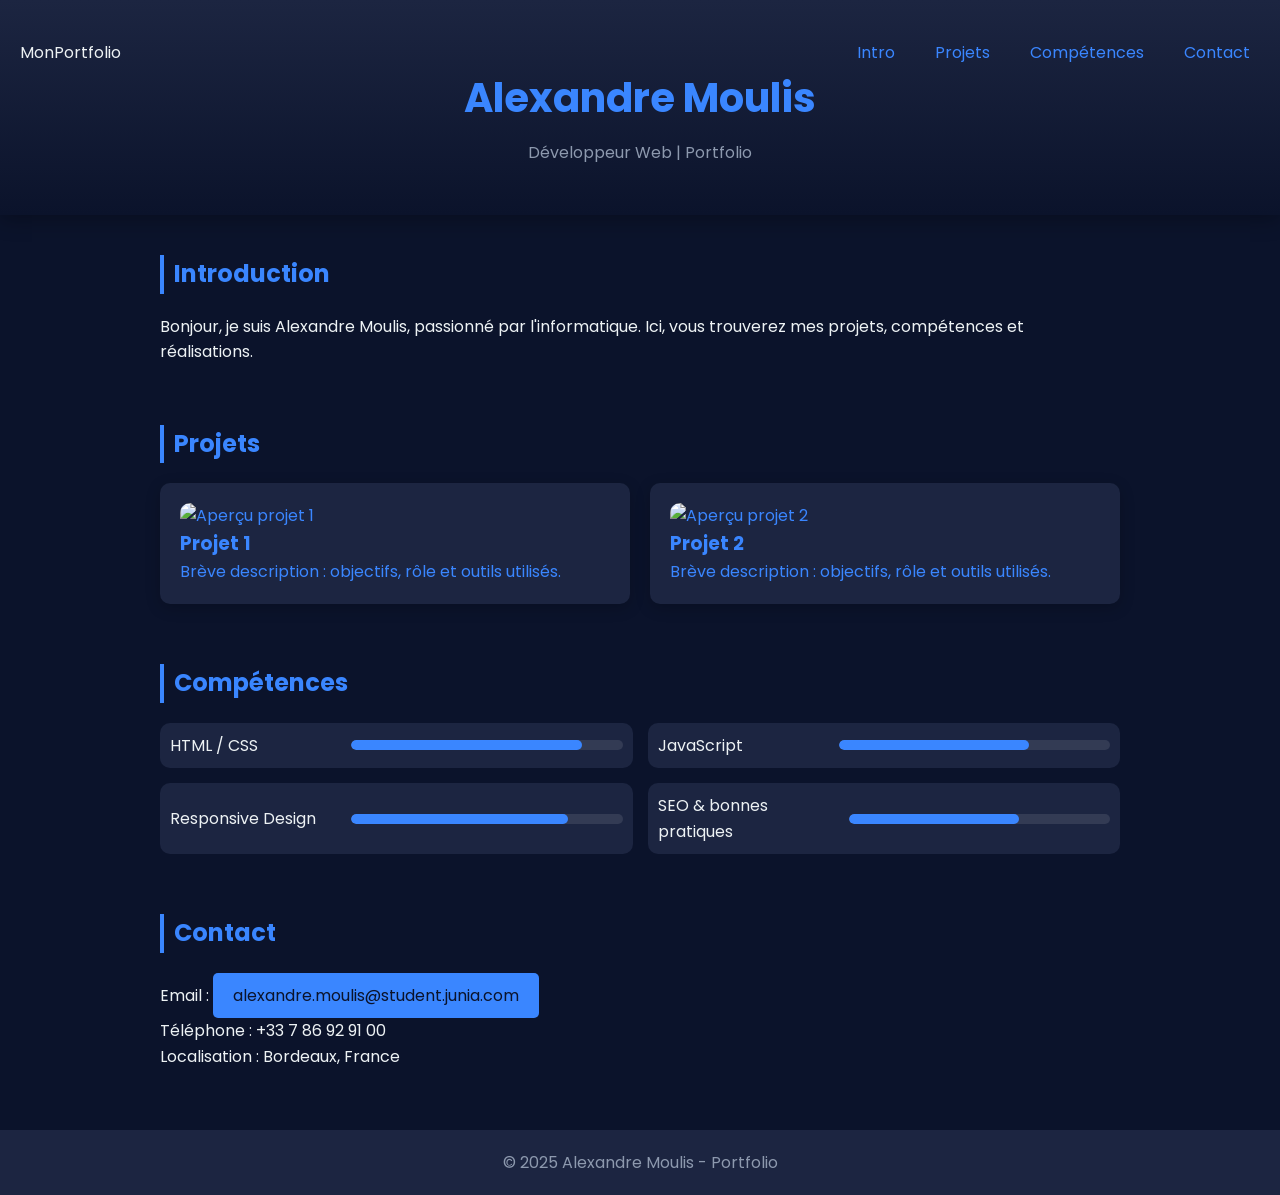
==== portfolio.html @ 2e2836fa "first commit" ====
<!DOCTYPE html>
<html lang="fr">
<head>
  <meta charset="UTF-8">
  <meta name="viewport" content="width=device-width, initial-scale=1.0">
  <meta name="description" content="Portfolio professionnel – Présentation, projets et compétences en développement web.">
  <title>Mon Portfolio</title>
  <link rel="stylesheet" href="style.css">
  <link href="https://fonts.googleapis.com/css2?family=Poppins:wght@400;600&display=swap" rel="stylesheet">
</head>
<body>
  <!-- Header / Navigation -->
  <header>
    <nav>
      <div class="logo">MonPortfolio</div>
      <ul class="menu-desktop">
        <li><a href="#intro">Intro</a></li>
        <li><a href="#projects">Projets</a></li>
        <li><a href="#skills">Compétences</a></li>
        <li><a href="#contact">Contact</a></li>
      </ul>
      <div class="burger-menu">
        <span></span>
        <span></span>
        <span></span>
      </div>
      <ul class="menu-mobile">
        <li><a href="#intro">Intro</a></li>
        <li><a href="#projects">Projets</a></li>
        <li><a href="#skills">Compétences</a></li>
        <li><a href="#contact">Contact</a></li>
      </ul>
    </nav>
    <div class="header-content">
      <h1>Alexandre Moulis</h1>
      <p>Développeur Web | Portfolio</p>
    </div>
  </header>

  <!-- Page wrapper pour animation -->
  <main id="page-wrapper">
    <!-- Introduction -->
    <section id="intro">
      <h2>Introduction</h2>
      <p>Bonjour, je suis Alexandre Moulis, passionné par l'informatique. Ici, vous trouverez mes projets, compétences et réalisations.</p>
    </section>

    <!-- Projets -->
    <section id="projects">
      <h2>Projets</h2>
      <div class="projects">
        <a href="projet1.html" class="card">
          <img src="https://via.placeholder.com/400x200" alt="Aperçu projet 1">
          <h3>Projet 1</h3>
          <p>Brève description : objectifs, rôle et outils utilisés.</p>
        </a>
        <a href="projet2.html" class="card">
          <img src="https://via.placeholder.com/400x200" alt="Aperçu projet 2">
          <h3>Projet 2</h3>
          <p>Brève description : objectifs, rôle et outils utilisés.</p>
        </a>
      </div>
    </section>

    <!-- Compétences -->
    <section id="skills">
      <h2>Compétences</h2>
      <div class="skills">
        <div class="skill">
          <span>HTML / CSS</span>
          <div class="bar"><i style="width:85%"></i></div>
        </div>
        <div class="skill">
          <span>JavaScript</span>
          <div class="bar"><i style="width:70%"></i></div>
        </div>
        <div class="skill">
          <span>Responsive Design</span>
          <div class="bar"><i style="width:80%"></i></div>
        </div>
        <div class="skill">
          <span>SEO & bonnes pratiques</span>
          <div class="bar"><i style="width:65%"></i></div>
        </div>
      </div>
    </section>

    <!-- Contact -->
    <section id="contact">
      <h2>Contact</h2>
      <p>Email : <a href="mailto:alexandre.moulis@student.junia.com" class="btn-contact">alexandre.moulis@student.junia.com</a></p>
      <p>Téléphone : +33 7 86 92 91 00</p>
      <p>Localisation : Bordeaux, France</p>
    </section>
  </main>

  <footer>
    <p>© 2025 Alexandre Moulis - Portfolio</p>
  </footer>

  <!-- JS -->
  <script src="script.js"></script>
</body>
</html>
---- style.css ----
:root {
  --bg: #0b132b;
  --card: #1c2541;
  --accent: #3a86ff;
  --text: #edf2f4;
  --muted: #8d99ae;
  --radius: 10px;
}

/* === Base === */
* { box-sizing: border-box; margin:0; padding:0; }
body {
  font-family: 'Poppins', sans-serif;
  background: var(--bg);
  color: var(--text);
  line-height: 1.6;
  scroll-behavior: smooth;
}
a { color: var(--accent); text-decoration: none; }
img { max-width: 100%; border-radius: var(--radius); }

/* === Header === */
header {
  text-align: center;
  padding: 40px 20px;
  background: linear-gradient(180deg, #1c2541 0%, #0b132b 100%);
  box-shadow: 0 4px 20px rgba(0,0,0,0.3);
}
header h1 { font-size: 2.5rem; color: var(--accent); margin-bottom:10px; }
header p { color: var(--muted); margin-bottom:10px; }

/* === Navigation Desktop & Mobile === */
nav { display:flex; justify-content:space-between; align-items:center; flex-wrap:wrap; }
.menu-desktop { display:flex; list-style:none; gap:20px; }
.menu-desktop li a { padding:5px 10px; transition:0.3s; }
.menu-desktop li a:hover { background: var(--accent); color: var(--bg); border-radius:5px; }
.burger-menu { display:none; flex-direction:column; cursor:pointer; gap:5px; }
.burger-menu span { display:block; width:25px; height:3px; background: var(--accent); border-radius:2px; }
.menu-mobile { display:none; list-style:none; flex-direction:column; gap:15px; margin-top:10px; }

/* === Sections === */
main { max-width:1000px; margin:40px auto; padding:0 20px; }
section { margin-bottom:60px; }
h2 { color: var(--accent); border-left:4px solid var(--accent); padding-left:10px; margin-bottom:20px; }

/* === Projects === */
.projects { display:grid; grid-template-columns:repeat(auto-fit, minmax(280px,1fr)); gap:20px; }
.card {
  background: var(--card); padding:20px; border-radius: var(--radius);
  box-shadow:0 4px 15px rgba(0,0,0,0.2); transition: transform 0.3s, box-shadow 0.3s;
}
.card:hover { transform: translateY(-5px); box-shadow: 0 6px 25px rgba(0,0,0,0.4); }

/* === Skills === */
.skills { display:grid; grid-template-columns:1fr 1fr; gap:15px; }
.skill { display:flex; justify-content:space-between; align-items:center; background: var(--card); padding:10px; border-radius: var(--radius); }
.bar { height:10px; width:60%; background: rgba(255,255,255,0.1); border-radius:99px; margin-left:10px; overflow:hidden; }
.bar i { display:block; height:100%; background: var(--accent); border-radius:99px; transition: width 0.5s; }

/* === Contact === */
.btn-contact { display:inline-block; padding:10px 20px; border-radius:5px; background:var(--accent); color:var(--bg); transition:0.3s; }
.btn-contact:hover { background: var(--text); color: var(--accent); }

/* === Footer === */
footer { text-align:center; padding:20px; background: var(--card); color: var(--muted); }

/* === Responsive === */
@media(max-width:768px){
  .menu-desktop { display:none; }
  .burger-menu { display:flex; }
  .menu-mobile { display:flex; flex-direction:column; }
  .skills { grid-template-columns:1fr; }
}

/* === Animation de page wrapper === */
#page-wrapper.fade-out { animation: fadeOutRotate 0.7s forwards; }
@keyframes fadeOutRotate {
  0% { opacity:1; transform: rotateY(0deg); }
  100% { opacity:0; transform: rotateY(90deg); }
}
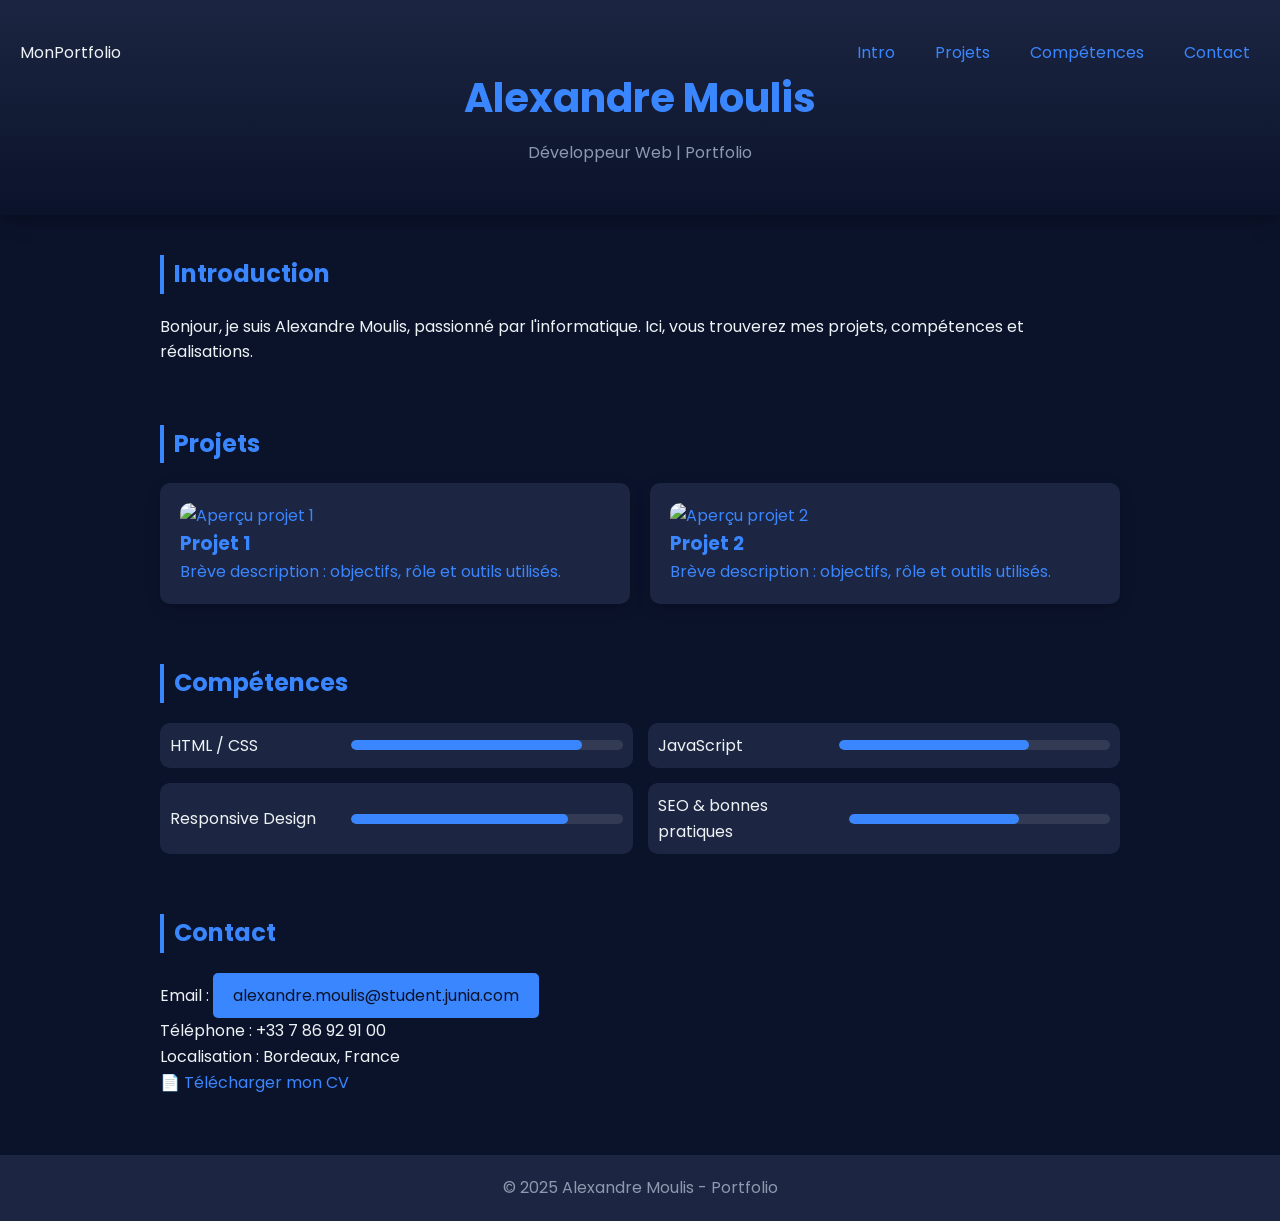
==== commit 1e4e6e75: "cv" ====
--- a/portfolio.html
+++ b/portfolio.html
@@ -37,7 +37,7 @@
     </div>
   </header>
 
-  <!-- Page wrapper pour animation -->
+  <!-- Page wrapper -->
   <main id="page-wrapper">
     <!-- Introduction -->
     <section id="intro">
@@ -91,6 +91,11 @@
       <p>Email : <a href="mailto:alexandre.moulis@student.junia.com" class="btn-contact">alexandre.moulis@student.junia.com</a></p>
       <p>Téléphone : +33 7 86 92 91 00</p>
       <p>Localisation : Bordeaux, France</p>
+
+      <!-- CV -->
+      <div class="cv-section">
+        <a href="cv.pdf" target="_blank" class="btn-cv">📄 Télécharger mon CV</a>
+      </div>
     </section>
   </main>
 
@@ -101,4 +106,4 @@
   <!-- JS -->
   <script src="script.js"></script>
 </body>
-</html>+</html>
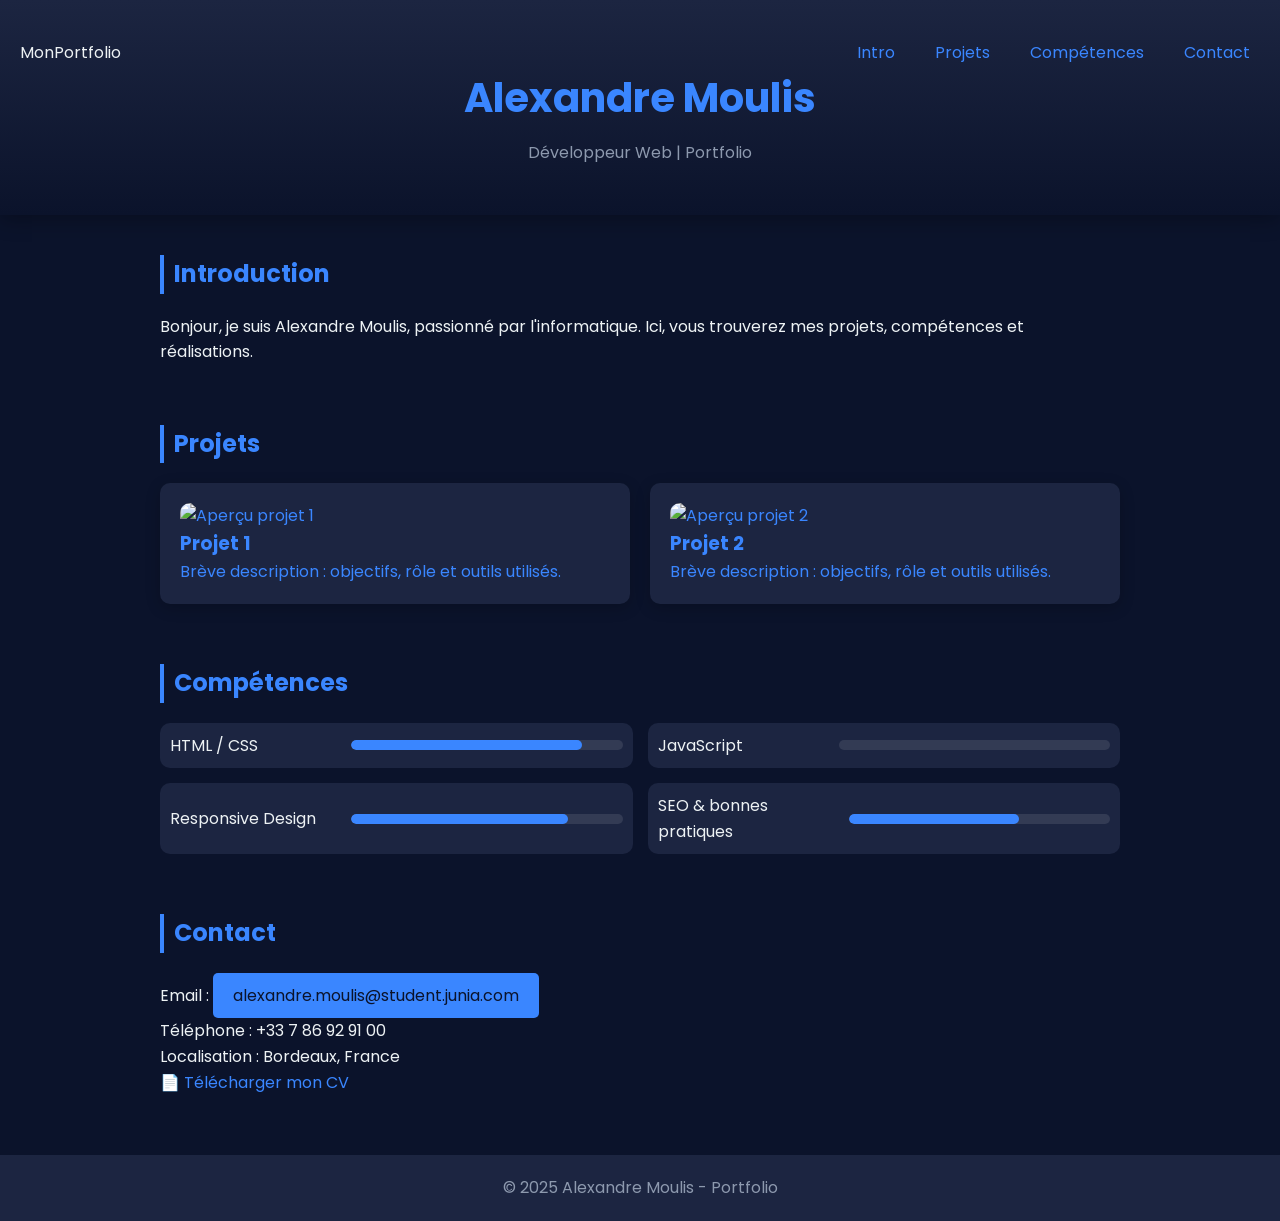
==== commit d805a6e8: "correctif" ====
--- a/portfolio.html
+++ b/portfolio.html
@@ -72,7 +72,7 @@
         </div>
         <div class="skill">
           <span>JavaScript</span>
-          <div class="bar"><i style="width:70%"></i></div>
+          <div class="bar"><i style="width:0%"></i></div>
         </div>
         <div class="skill">
           <span>Responsive Design</span>
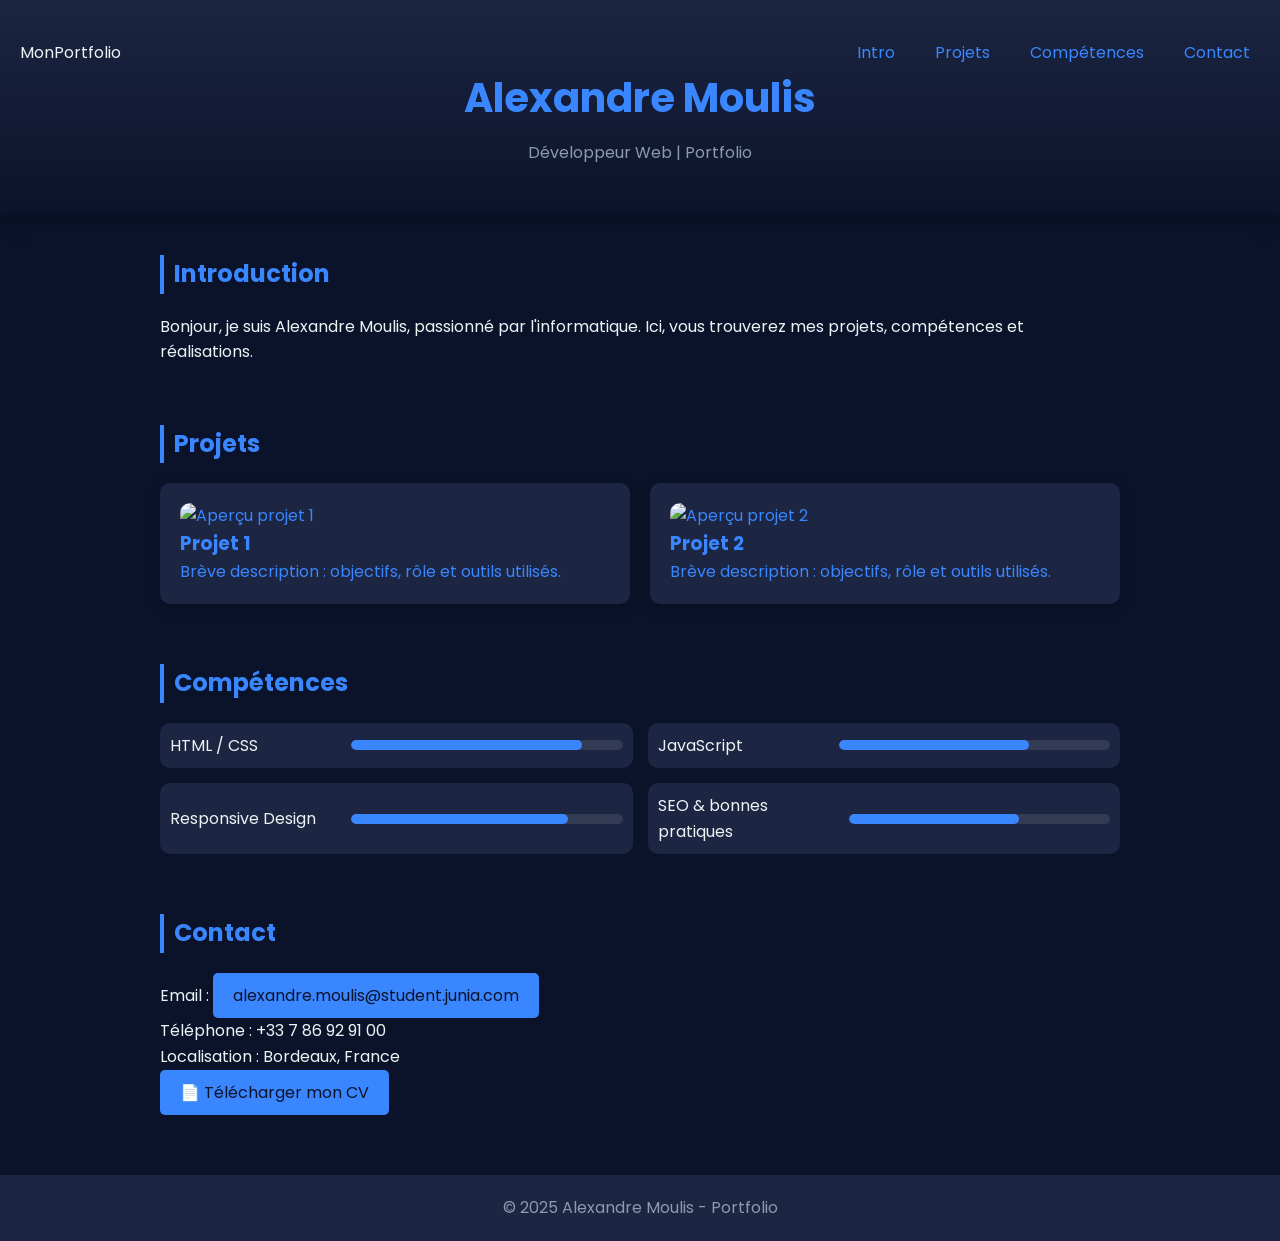
==== commit 16f8cdca: "java" ====
--- a/portfolio.html
+++ b/portfolio.html
@@ -13,17 +13,23 @@
   <header>
     <nav>
       <div class="logo">MonPortfolio</div>
+
+      <!-- Menu desktop -->
       <ul class="menu-desktop">
         <li><a href="#intro">Intro</a></li>
         <li><a href="#projects">Projets</a></li>
         <li><a href="#skills">Compétences</a></li>
         <li><a href="#contact">Contact</a></li>
       </ul>
+
+      <!-- Burger pour mobile -->
       <div class="burger-menu">
         <span></span>
         <span></span>
         <span></span>
       </div>
+
+      <!-- Menu mobile -->
       <ul class="menu-mobile">
         <li><a href="#intro">Intro</a></li>
         <li><a href="#projects">Projets</a></li>
@@ -31,21 +37,20 @@
         <li><a href="#contact">Contact</a></li>
       </ul>
     </nav>
+
     <div class="header-content">
       <h1>Alexandre Moulis</h1>
       <p>Développeur Web | Portfolio</p>
     </div>
   </header>
 
-  <!-- Page wrapper -->
+  <!-- Main content -->
   <main id="page-wrapper">
-    <!-- Introduction -->
     <section id="intro">
       <h2>Introduction</h2>
       <p>Bonjour, je suis Alexandre Moulis, passionné par l'informatique. Ici, vous trouverez mes projets, compétences et réalisations.</p>
     </section>
 
-    <!-- Projets -->
     <section id="projects">
       <h2>Projets</h2>
       <div class="projects">
@@ -62,7 +67,6 @@
       </div>
     </section>
 
-    <!-- Compétences -->
     <section id="skills">
       <h2>Compétences</h2>
       <div class="skills">
@@ -72,7 +76,7 @@
         </div>
         <div class="skill">
           <span>JavaScript</span>
-          <div class="bar"><i style="width:0%"></i></div>
+          <div class="bar"><i style="width:70%"></i></div>
         </div>
         <div class="skill">
           <span>Responsive Design</span>
@@ -85,7 +89,6 @@
       </div>
     </section>
 
-    <!-- Contact -->
     <section id="contact">
       <h2>Contact</h2>
       <p>Email : <a href="mailto:alexandre.moulis@student.junia.com" class="btn-contact">alexandre.moulis@student.junia.com</a></p>
--- a/style.css
+++ b/style.css
@@ -7,7 +7,6 @@
   --radius: 10px;
 }
 
-/* === Base === */
 * { box-sizing: border-box; margin:0; padding:0; }
 body {
   font-family: 'Poppins', sans-serif;
@@ -19,7 +18,6 @@
 a { color: var(--accent); text-decoration: none; }
 img { max-width: 100%; border-radius: var(--radius); }
 
-/* === Header === */
 header {
   text-align: center;
   padding: 40px 20px;
@@ -29,21 +27,22 @@
 header h1 { font-size: 2.5rem; color: var(--accent); margin-bottom:10px; }
 header p { color: var(--muted); margin-bottom:10px; }
 
-/* === Navigation Desktop & Mobile === */
 nav { display:flex; justify-content:space-between; align-items:center; flex-wrap:wrap; }
 .menu-desktop { display:flex; list-style:none; gap:20px; }
 .menu-desktop li a { padding:5px 10px; transition:0.3s; }
 .menu-desktop li a:hover { background: var(--accent); color: var(--bg); border-radius:5px; }
+
+/* Burger menu */
 .burger-menu { display:none; flex-direction:column; cursor:pointer; gap:5px; }
 .burger-menu span { display:block; width:25px; height:3px; background: var(--accent); border-radius:2px; }
 .menu-mobile { display:none; list-style:none; flex-direction:column; gap:15px; margin-top:10px; }
+.menu-mobile li a { padding:10px; background: var(--card); border-radius:5px; }
 
-/* === Sections === */
+/* Sections */
 main { max-width:1000px; margin:40px auto; padding:0 20px; }
 section { margin-bottom:60px; }
 h2 { color: var(--accent); border-left:4px solid var(--accent); padding-left:10px; margin-bottom:20px; }
 
-/* === Projects === */
 .projects { display:grid; grid-template-columns:repeat(auto-fit, minmax(280px,1fr)); gap:20px; }
 .card {
   background: var(--card); padding:20px; border-radius: var(--radius);
@@ -51,30 +50,23 @@
 }
 .card:hover { transform: translateY(-5px); box-shadow: 0 6px 25px rgba(0,0,0,0.4); }
 
-/* === Skills === */
 .skills { display:grid; grid-template-columns:1fr 1fr; gap:15px; }
 .skill { display:flex; justify-content:space-between; align-items:center; background: var(--card); padding:10px; border-radius: var(--radius); }
 .bar { height:10px; width:60%; background: rgba(255,255,255,0.1); border-radius:99px; margin-left:10px; overflow:hidden; }
 .bar i { display:block; height:100%; background: var(--accent); border-radius:99px; transition: width 0.5s; }
 
-/* === Contact === */
 .btn-contact { display:inline-block; padding:10px 20px; border-radius:5px; background:var(--accent); color:var(--bg); transition:0.3s; }
 .btn-contact:hover { background: var(--text); color: var(--accent); }
 
-/* === Footer === */
+.btn-cv { display:inline-block; padding:10px 20px; border-radius:5px; background:var(--accent); color:var(--bg); transition:0.3s; }
+.btn-cv:hover { background: var(--text); color: var(--accent); }
+
 footer { text-align:center; padding:20px; background: var(--card); color: var(--muted); }
 
-/* === Responsive === */
+/* Responsive */
 @media(max-width:768px){
   .menu-desktop { display:none; }
   .burger-menu { display:flex; }
-  .menu-mobile { display:flex; flex-direction:column; }
   .skills { grid-template-columns:1fr; }
 }
-
-/* === Animation de page wrapper === */
-#page-wrapper.fade-out { animation: fadeOutRotate 0.7s forwards; }
-@keyframes fadeOutRotate {
-  0% { opacity:1; transform: rotateY(0deg); }
-  100% { opacity:0; transform: rotateY(90deg); }
-}+.menu-mobile.active { display:flex; }
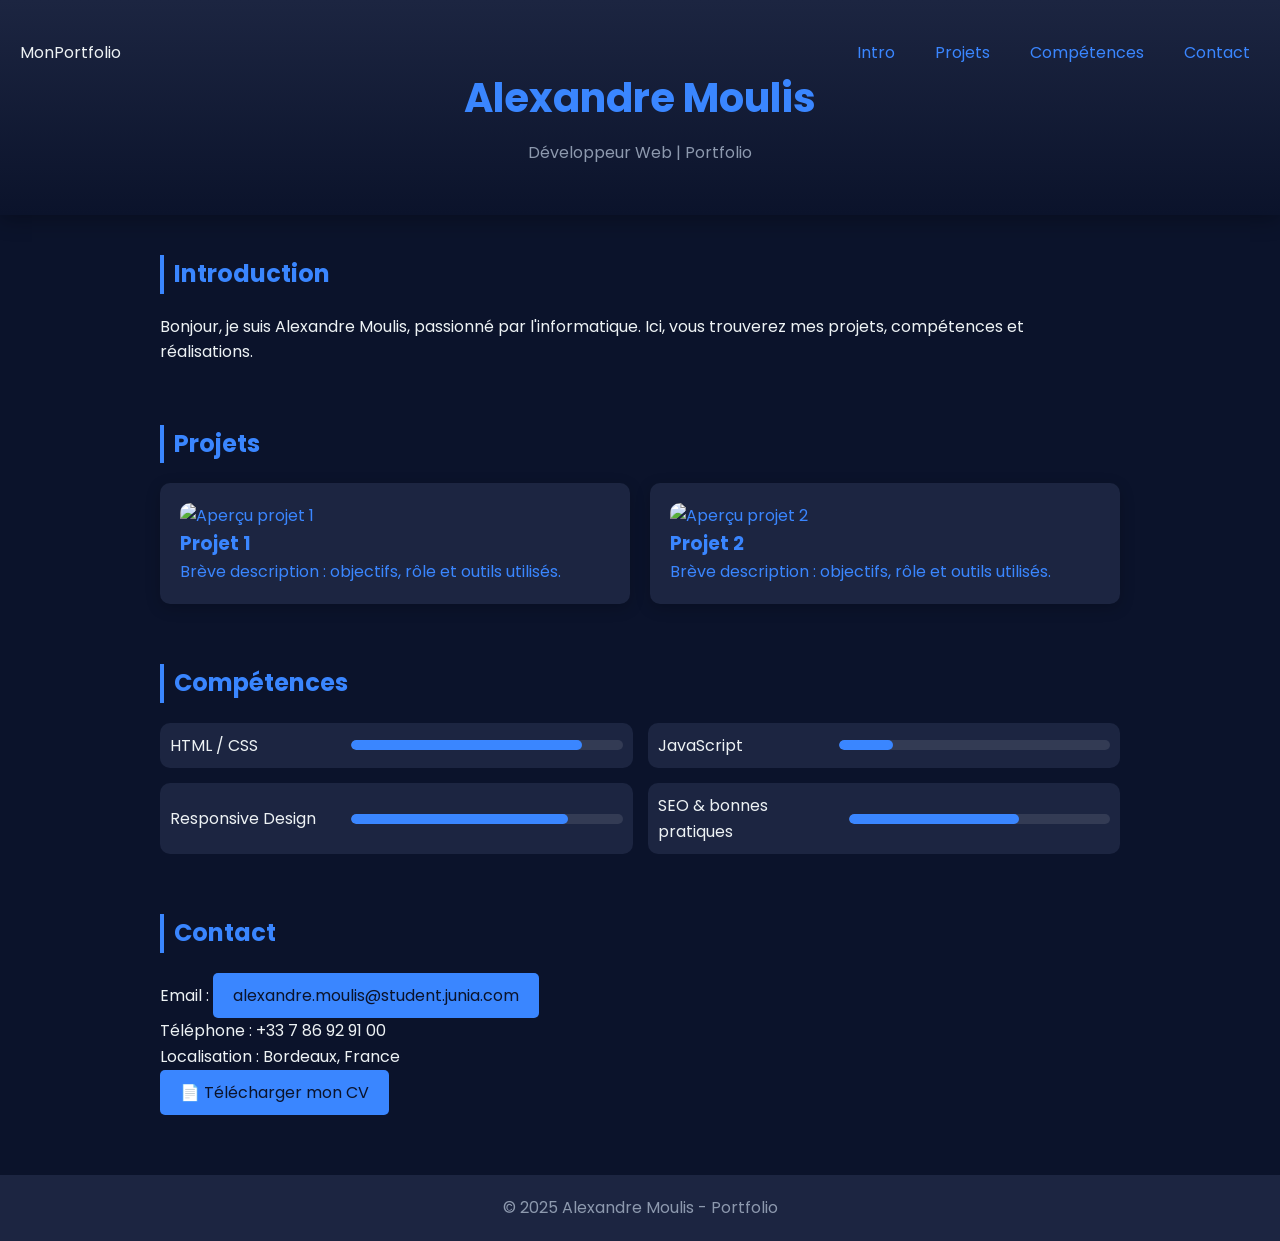
==== commit 0102da56: "java" ====
--- a/portfolio.html
+++ b/portfolio.html
@@ -76,7 +76,7 @@
         </div>
         <div class="skill">
           <span>JavaScript</span>
-          <div class="bar"><i style="width:70%"></i></div>
+          <div class="bar"><i style="width:20%"></i></div>
         </div>
         <div class="skill">
           <span>Responsive Design</span>
--- a/style.css
+++ b/style.css
@@ -70,3 +70,42 @@
   .skills { grid-template-columns:1fr; }
 }
 .menu-mobile.active { display:flex; }
+
+/* === Responsive smartphone === */
+@media (max-width: 480px) {
+  header {
+    padding: 30px 10px;
+  }
+  header h1 {
+    font-size: 1.8rem;
+  }
+  header p {
+    font-size: 0.9rem;
+  }
+  nav {
+    flex-direction: column;
+    align-items: flex-start;
+  }
+  .burger-menu {
+    align-self: flex-end;
+  }
+  .menu-mobile li a {
+    font-size: 0.95rem;
+    padding: 8px 10px;
+  }
+  main {
+    padding: 0 10px;
+  }
+  h2 {
+    font-size: 1.4rem;
+  }
+  .projects {
+    grid-template-columns: 1fr;
+  }
+  .skills {
+    grid-template-columns: 1fr;
+  }
+  footer {
+    font-size: 0.8rem;
+  }
+}
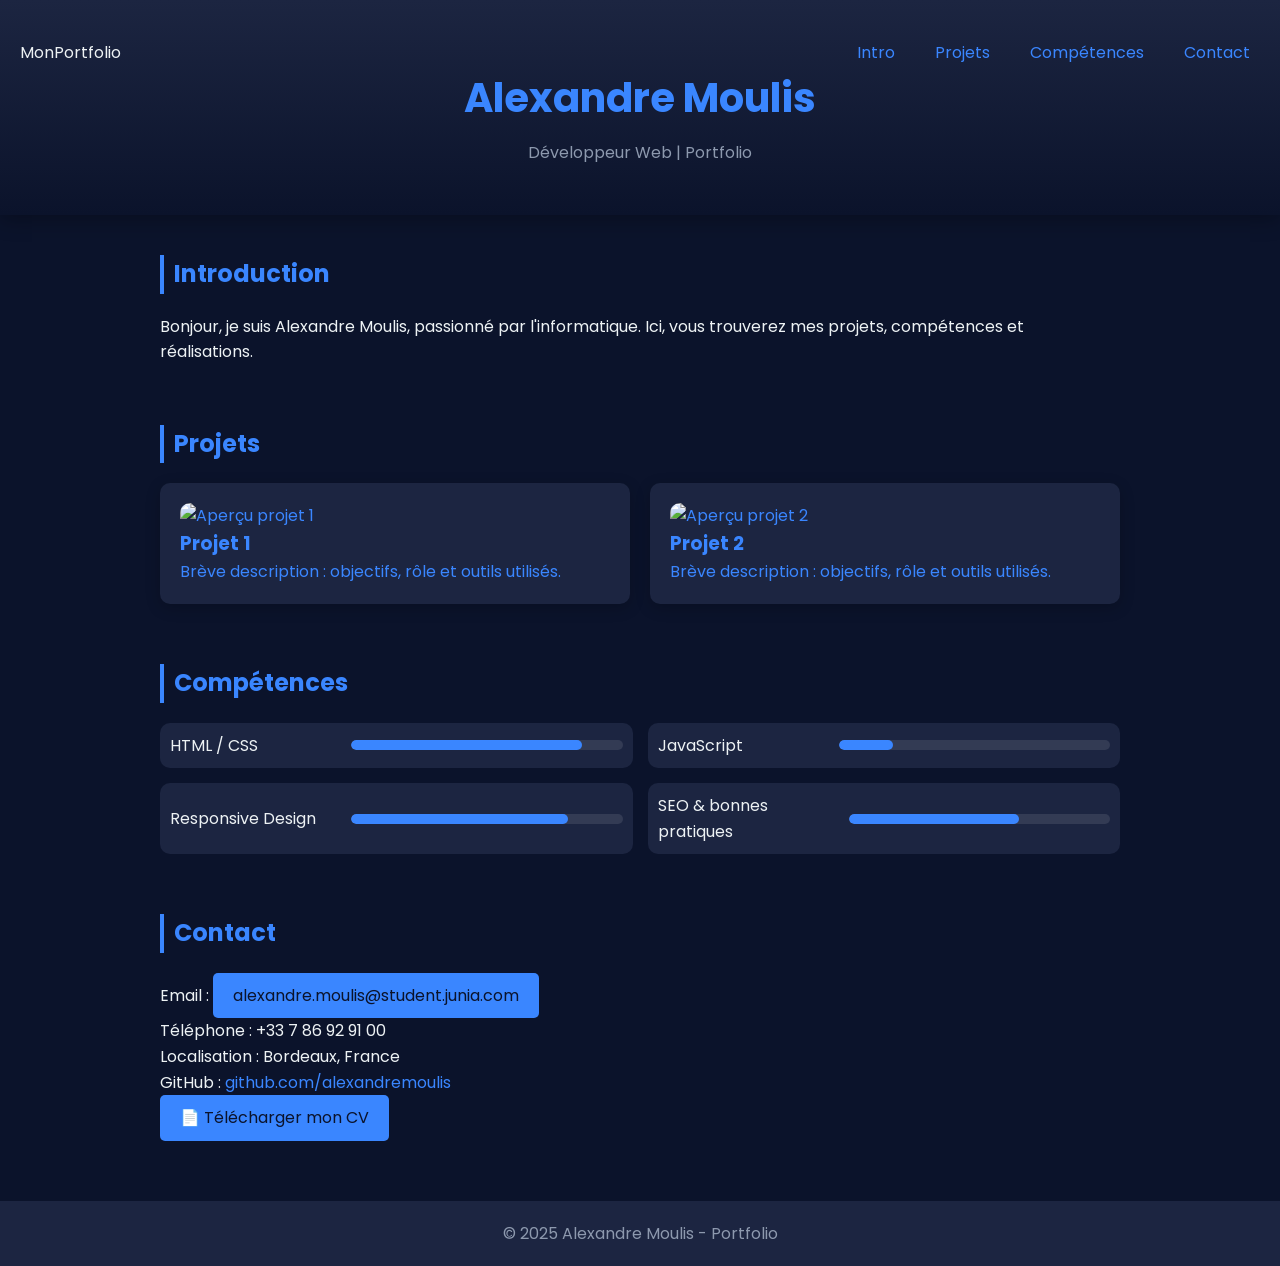
==== commit 16db82fe: "reponsive+smooth" ====
--- a/portfolio.html
+++ b/portfolio.html
@@ -94,6 +94,7 @@
       <p>Email : <a href="mailto:alexandre.moulis@student.junia.com" class="btn-contact">alexandre.moulis@student.junia.com</a></p>
       <p>Téléphone : +33 7 86 92 91 00</p>
       <p>Localisation : Bordeaux, France</p>
+      <p>GitHub : <a href="https://github.com/moulisalexandre8-droid/TP_GIT" target="_blank">github.com/alexandremoulis</a></p>
 
       <!-- CV -->
       <div class="cv-section">
--- a/style.css
+++ b/style.css
@@ -6,6 +6,11 @@
   --muted: #8d99ae;
   --radius: 10px;
 }
+
+html {
+  scroll-behavior: smooth;
+}
+
 
 * { box-sizing: border-box; margin:0; padding:0; }
 body {
@@ -93,6 +98,11 @@
     font-size: 0.95rem;
     padding: 8px 10px;
   }
+  .logo {
+    text-align: center;
+    width: 100%; /* ⬅️ Le logo prend toute la largeur pour se centrer proprement */
+    margin-bottom: 10px; /* (optionnel) espace sous le logo */
+  }
   main {
     padding: 0 10px;
   }
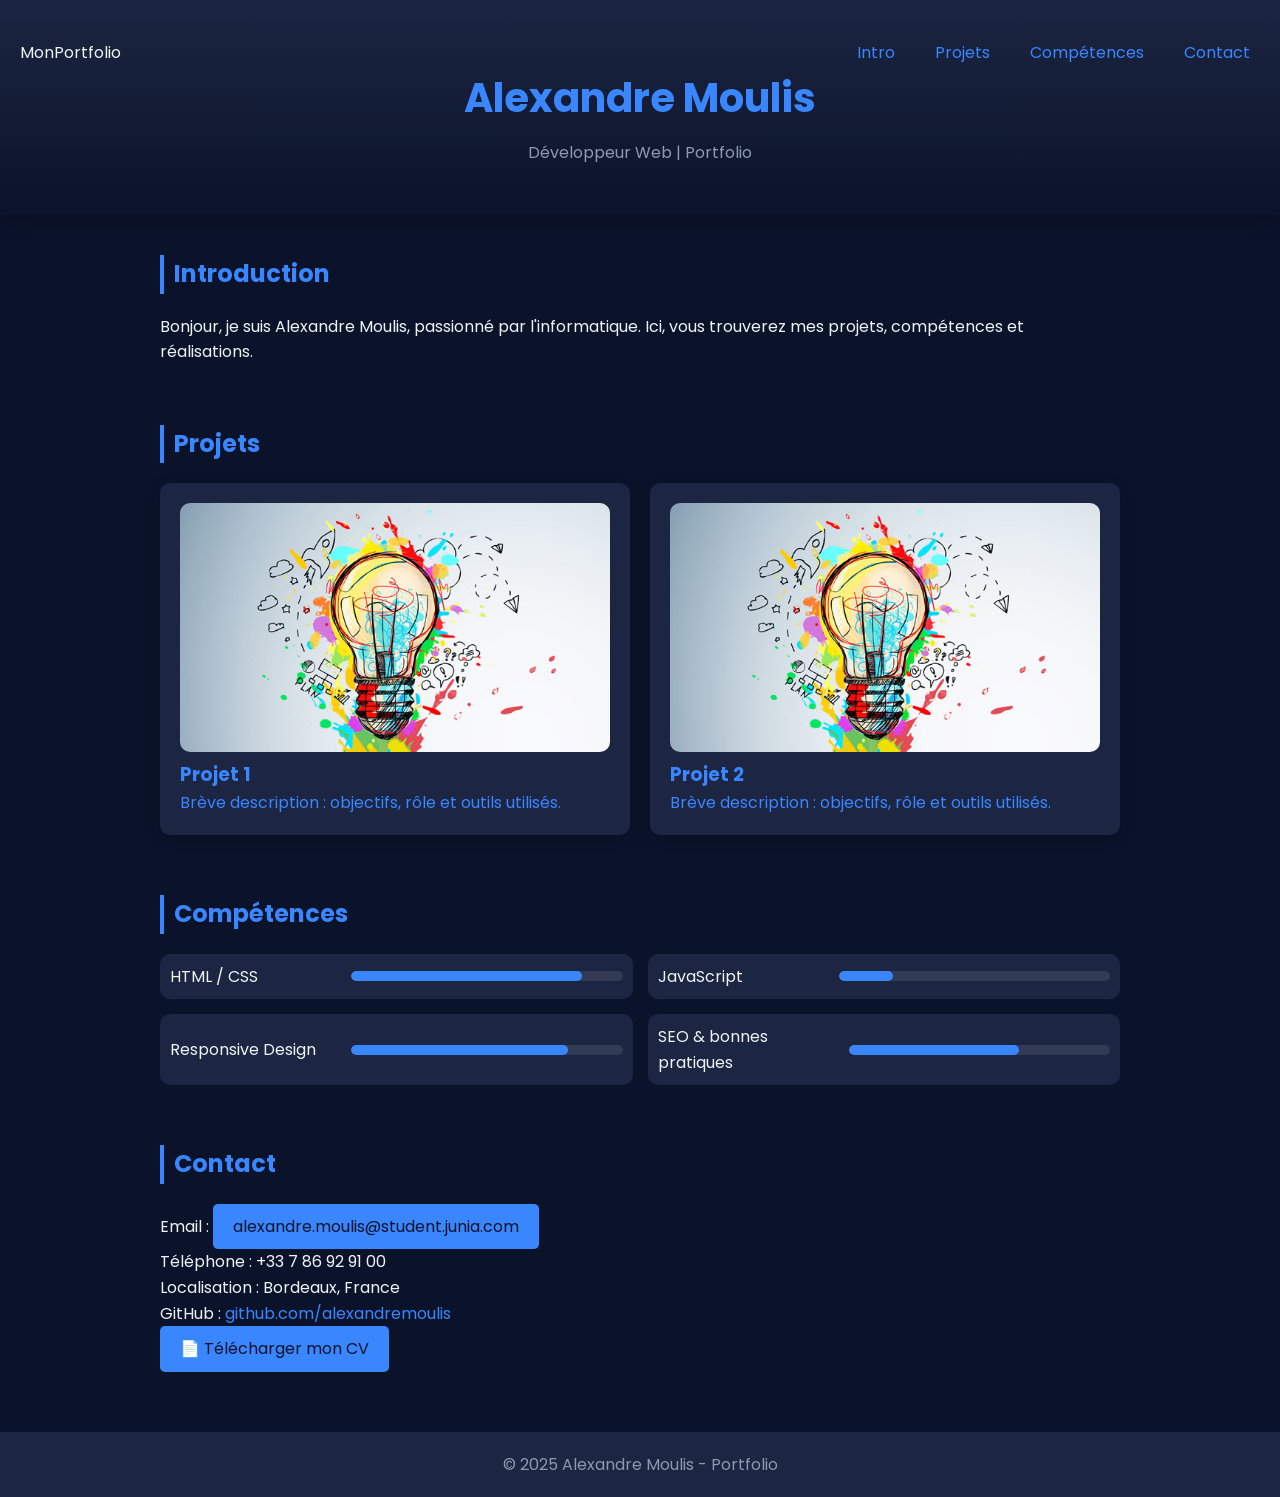
==== commit 33fc4313: "placeholder" ====
--- a/portfolio.html
+++ b/portfolio.html
@@ -55,12 +55,12 @@
       <h2>Projets</h2>
       <div class="projects">
         <a href="projet1.html" class="card">
-          <img src="https://via.placeholder.com/400x200" alt="Aperçu projet 1">
+          <img src="placeholder.jpg" alt="Aperçu projet 1">
           <h3>Projet 1</h3>
           <p>Brève description : objectifs, rôle et outils utilisés.</p>
         </a>
         <a href="projet2.html" class="card">
-          <img src="https://via.placeholder.com/400x200" alt="Aperçu projet 2">
+          <img src="placeholder.jpg" alt="Aperçu projet 2">
           <h3>Projet 2</h3>
           <p>Brève description : objectifs, rôle et outils utilisés.</p>
         </a>
